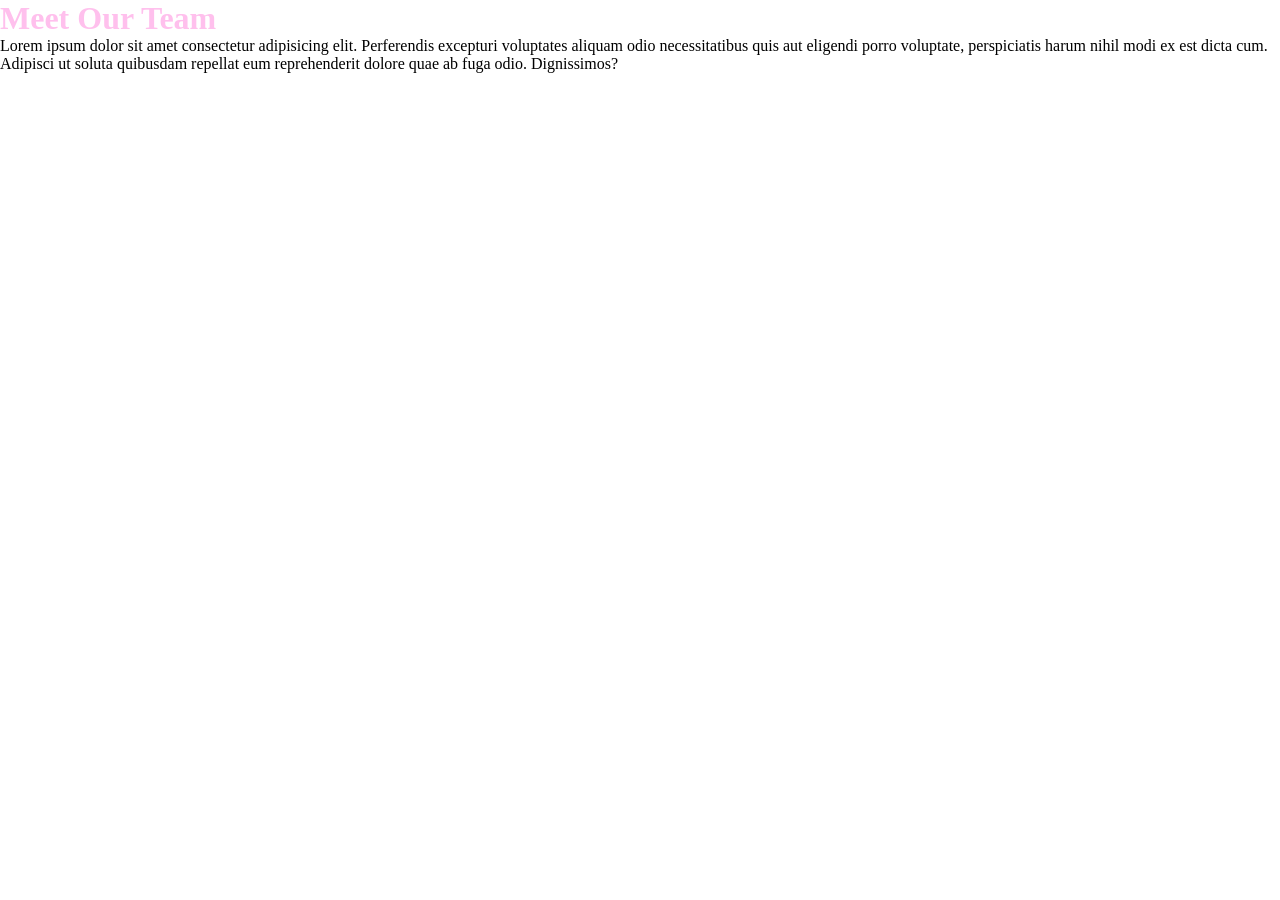
==== index.html @ 738da7a7 "assets, boilerplate, initial structure" ====
<!DOCTYPE html>
<html lang="en">
<head>
    <meta charset="UTF-8">
    <meta name="viewport" content="width=device-width, initial-scale=1.0">
    <link rel="stylesheet" href="./style.css">
    <script src="./script.js"></script>
    <title>The team</title>
</head>

<body>
    <div class="container"> <!-- container for style -->
        <header>
            <h1>Meet Our Team</h1>
            <p>Lorem ipsum dolor sit amet consectetur adipisicing elit. Perferendis excepturi voluptates aliquam odio necessitatibus quis aut eligendi porro voluptate, perspiciatis harum nihil modi ex est dicta cum. Adipisci ut soluta quibusdam repellat eum reprehenderit dolore quae ab fuga odio. Dignissimos?</p>
        </header>
        
        <!-- container .cards where .team-member cards will go -->
        <main>
            <div class="cards">
                <div class="team-member">

                </div>
            </div>
        
        </main>
    </div>
</body>

</html>
---- style.css ----
/*CSS RESET*/
* {
    margin: 0;
    padding: 0;
    box-sizing: border-box;
}

h1 {
    color: rgb(255, 192, 237);
}

.team-member {
    background-color: rgb(47, 0, 255);
}
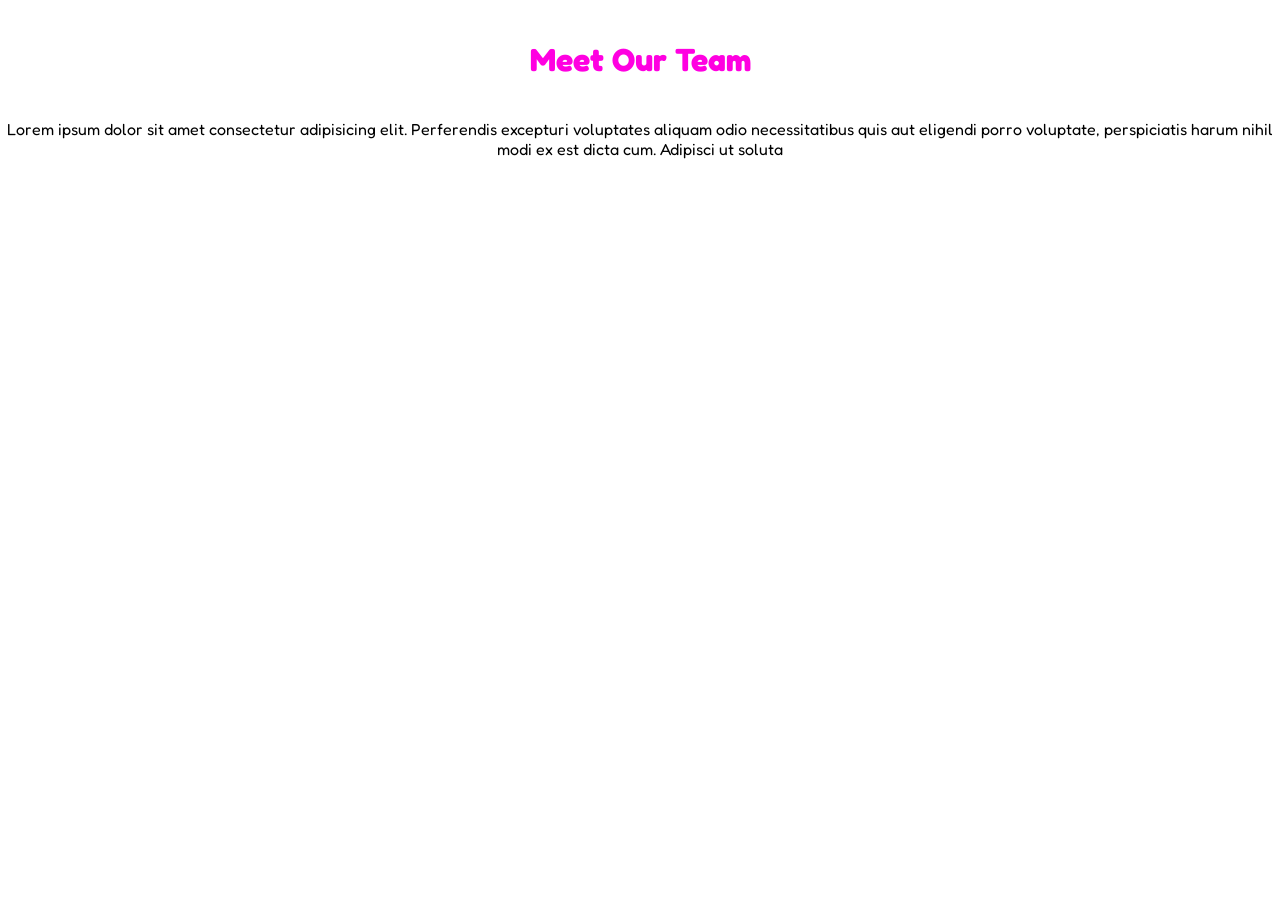
==== commit b30e4a87: "header and header style" ====
--- a/index.html
+++ b/index.html
@@ -3,8 +3,16 @@
 <head>
     <meta charset="UTF-8">
     <meta name="viewport" content="width=device-width, initial-scale=1.0">
+
+    <!-- style sheet and Google font Fredoka -->
     <link rel="stylesheet" href="./style.css">
-    <script src="./script.js"></script>
+    <link rel="preconnect" href="https://fonts.googleapis.com">
+    <link rel="preconnect" href="https://fonts.gstatic.com" crossorigin>
+    <link href="https://fonts.googleapis.com/css2?family=DM+Sans:ital,opsz,wght@0,9..40,100..1000;1,9..40,100..1000&family=Fredoka:wght@300..700&family=Noto+Sans:ital,wght@0,100..900;1,100..900&family=Sigmar&family=TikTok+Sans:opsz,wght@12..36,300..900&display=swap" rel="stylesheet">
+
+    <!-- Javascript -->
+    <script defer src="./script.js"></script>
+
     <title>The team</title>
 </head>
 
@@ -12,7 +20,7 @@
     <div class="container"> <!-- container for style -->
         <header>
             <h1>Meet Our Team</h1>
-            <p>Lorem ipsum dolor sit amet consectetur adipisicing elit. Perferendis excepturi voluptates aliquam odio necessitatibus quis aut eligendi porro voluptate, perspiciatis harum nihil modi ex est dicta cum. Adipisci ut soluta quibusdam repellat eum reprehenderit dolore quae ab fuga odio. Dignissimos?</p>
+            <p>Lorem ipsum dolor sit amet consectetur adipisicing elit. Perferendis excepturi voluptates aliquam odio necessitatibus quis aut eligendi porro voluptate, perspiciatis harum nihil modi ex est dicta cum. Adipisci ut soluta</p>
         </header>
         
         <!-- container .cards where .team-member cards will go -->
--- a/style.css
+++ b/style.css
@@ -5,8 +5,18 @@
     box-sizing: border-box;
 }
 
+body {
+    font-family: Fredoka, Arial, sans-serif;
+}
+
+header {
+    text-align: center;
+}
+
 h1 {
-    color: rgb(255, 192, 237);
+    color: rgb(255, 0, 225);
+    padding: 40px;
+    font-size: 32px;
 }
 
 .team-member {
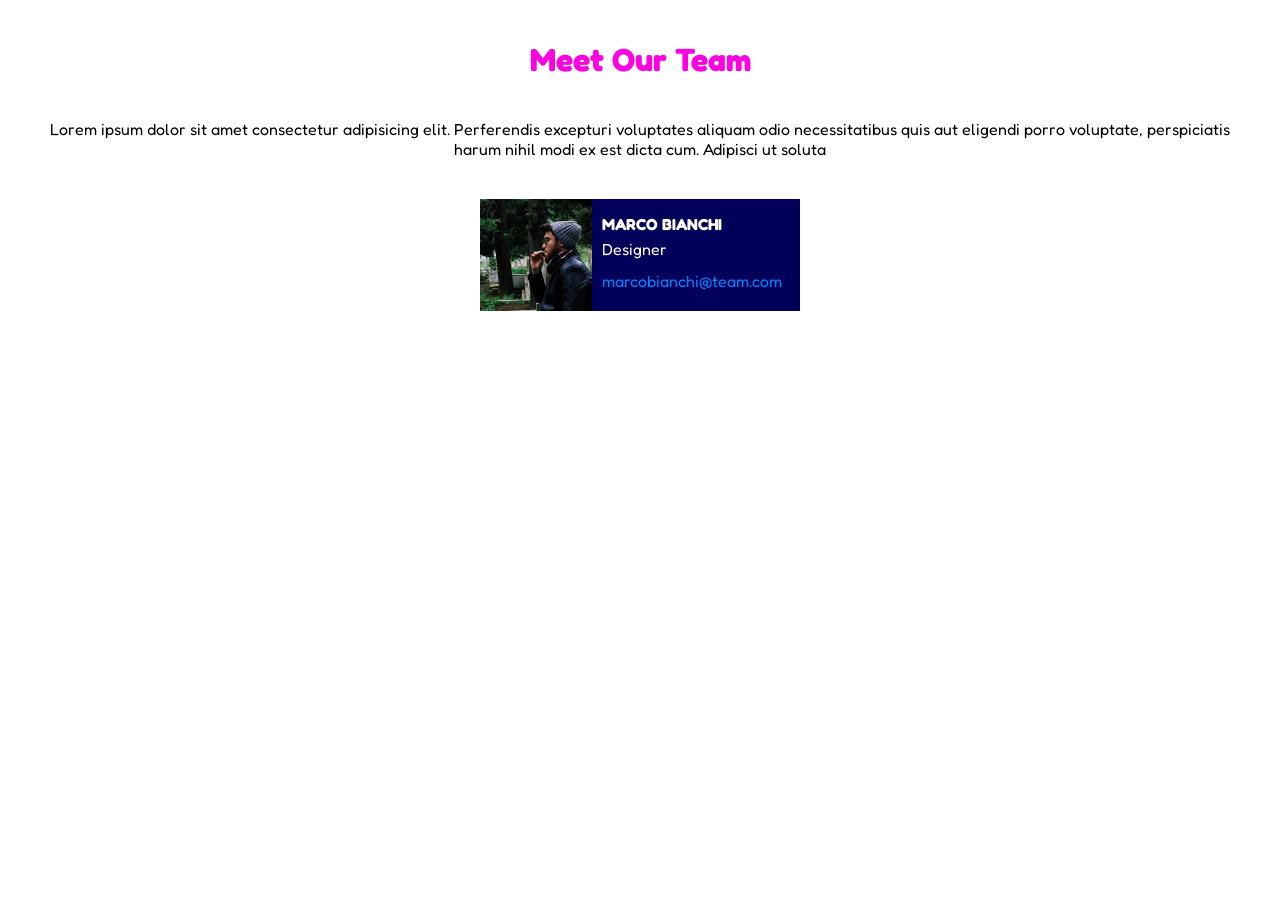
==== commit 0fcb9557: "team-member card html and style" ====
--- a/index.html
+++ b/index.html
@@ -26,8 +26,14 @@
         <!-- container .cards where .team-member cards will go -->
         <main>
             <div class="cards">
-                <div class="team-member">
-
+                <!-- first card in order to correctly set styles - will delete later to add via JS -->
+                <div class="team-member" id="memberCard">
+                    <img src="./assets/img/male1.png" alt="team-member pic">
+                    <div class="info-member">
+                        <p>Marco Bianchi</p>
+                        <p>Designer</p>
+                        <a class="email" href="mailto:marcobianchi@team.com" >marcobianchi@team.com</a>
+                    </div>
                 </div>
             </div>
         
--- a/style.css
+++ b/style.css
@@ -5,12 +5,20 @@
     box-sizing: border-box;
 }
 
+/* define CSS variable */
+
+:root {
+    --flex-cols: 3; /* flex cols will be used to set number of flex columns (flex basis) for team members cards */ 
+}
+
+/* body: font Fredoka */
 body {
     font-family: Fredoka, Arial, sans-serif;
 }
 
 header {
     text-align: center;
+    margin: 0 30px;
 }
 
 h1 {
@@ -19,6 +27,43 @@
     font-size: 32px;
 }
 
+/* cards (flexbox) and team-member card */
+
+.cards {
+    margin-top: 40px;
+    display: flex;
+    gap: 30px;
+    flex-basis: calc(100% / var(--flex-cols)) - (30 * (var(--flex-cols) - 1) / var(--flex-cols));
+    justify-content: space-evenly;
+}
+
 .team-member {
-    background-color: rgb(47, 0, 255);
+    color: white;
+    background-color: rgb(0, 0, 90);
+    min-width: 320px;
+    position: relative; /* position relative in order to align the email address at the bottom of the card */
+}
+
+
+.team-member > img {
+    float: left;
+    margin-right: 10px;;
+    height: 7rem;
+}
+
+.team-member > .info-member {
+    margin: 10px;
+}
+
+.team-member > .info-member > a {
+    text-decoration: none;
+    color:rgb(0, 132, 255);
+    position: absolute; /* position absolute in order to align at the bottom */
+    bottom: 20px;
+}
+
+.info-member :first-child {
+    text-transform: uppercase;
+    font-weight: 800;
+    line-height: 30px;
 }
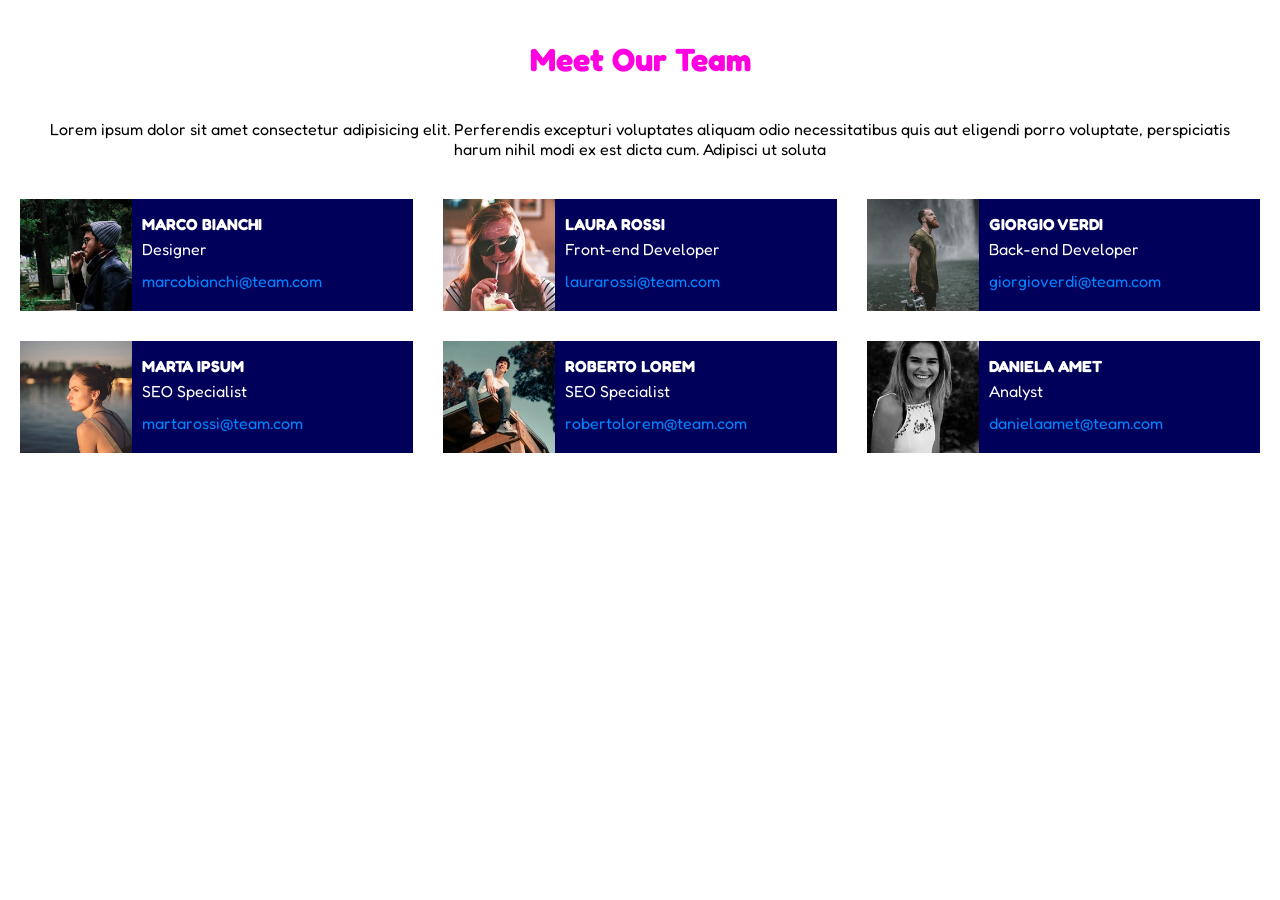
==== commit 70a70515: "add team members cards and style" ====
--- a/index.html
+++ b/index.html
@@ -11,7 +11,9 @@
     <link href="https://fonts.googleapis.com/css2?family=DM+Sans:ital,opsz,wght@0,9..40,100..1000;1,9..40,100..1000&family=Fredoka:wght@300..700&family=Noto+Sans:ital,wght@0,100..900;1,100..900&family=Sigmar&family=TikTok+Sans:opsz,wght@12..36,300..900&display=swap" rel="stylesheet">
 
     <!-- Javascript -->
-    <script defer src="./script.js"></script>
+    <script defer src="./scripts/database.js"></script>
+    <script defer src="./scripts/main.js"></script>
+
 
     <title>The team</title>
 </head>
@@ -25,16 +27,9 @@
         
         <!-- container .cards where .team-member cards will go -->
         <main>
-            <div class="cards">
+            <div class="cards" id="cardsSection">
                 <!-- first card in order to correctly set styles - will delete later to add via JS -->
-                <div class="team-member" id="memberCard">
-                    <img src="./assets/img/male1.png" alt="team-member pic">
-                    <div class="info-member">
-                        <p>Marco Bianchi</p>
-                        <p>Designer</p>
-                        <a class="email" href="mailto:marcobianchi@team.com" >marcobianchi@team.com</a>
-                    </div>
-                </div>
+
             </div>
         
         </main>
--- a/style.css
+++ b/style.css
@@ -14,6 +14,10 @@
 /* body: font Fredoka */
 body {
     font-family: Fredoka, Arial, sans-serif;
+}
+
+.container {
+    margin: 0 20px;
 }
 
 header {
@@ -33,8 +37,8 @@
     margin-top: 40px;
     display: flex;
     gap: 30px;
-    flex-basis: calc(100% / var(--flex-cols)) - (30 * (var(--flex-cols) - 1) / var(--flex-cols));
-    justify-content: space-evenly;
+    flex-wrap: wrap;
+    justify-content: center;
 }
 
 .team-member {
@@ -42,6 +46,7 @@
     background-color: rgb(0, 0, 90);
     min-width: 320px;
     position: relative; /* position relative in order to align the email address at the bottom of the card */
+    flex-basis: calc((100% / var(--flex-cols)) - (30px * (var(--flex-cols) - 1) / var(--flex-cols)));
 }
 
 
@@ -66,4 +71,10 @@
     text-transform: uppercase;
     font-weight: 800;
     line-height: 30px;
+}
+
+
+.team-member:hover {
+    transform: scale(1.1);
+    z-index: 1;
 }
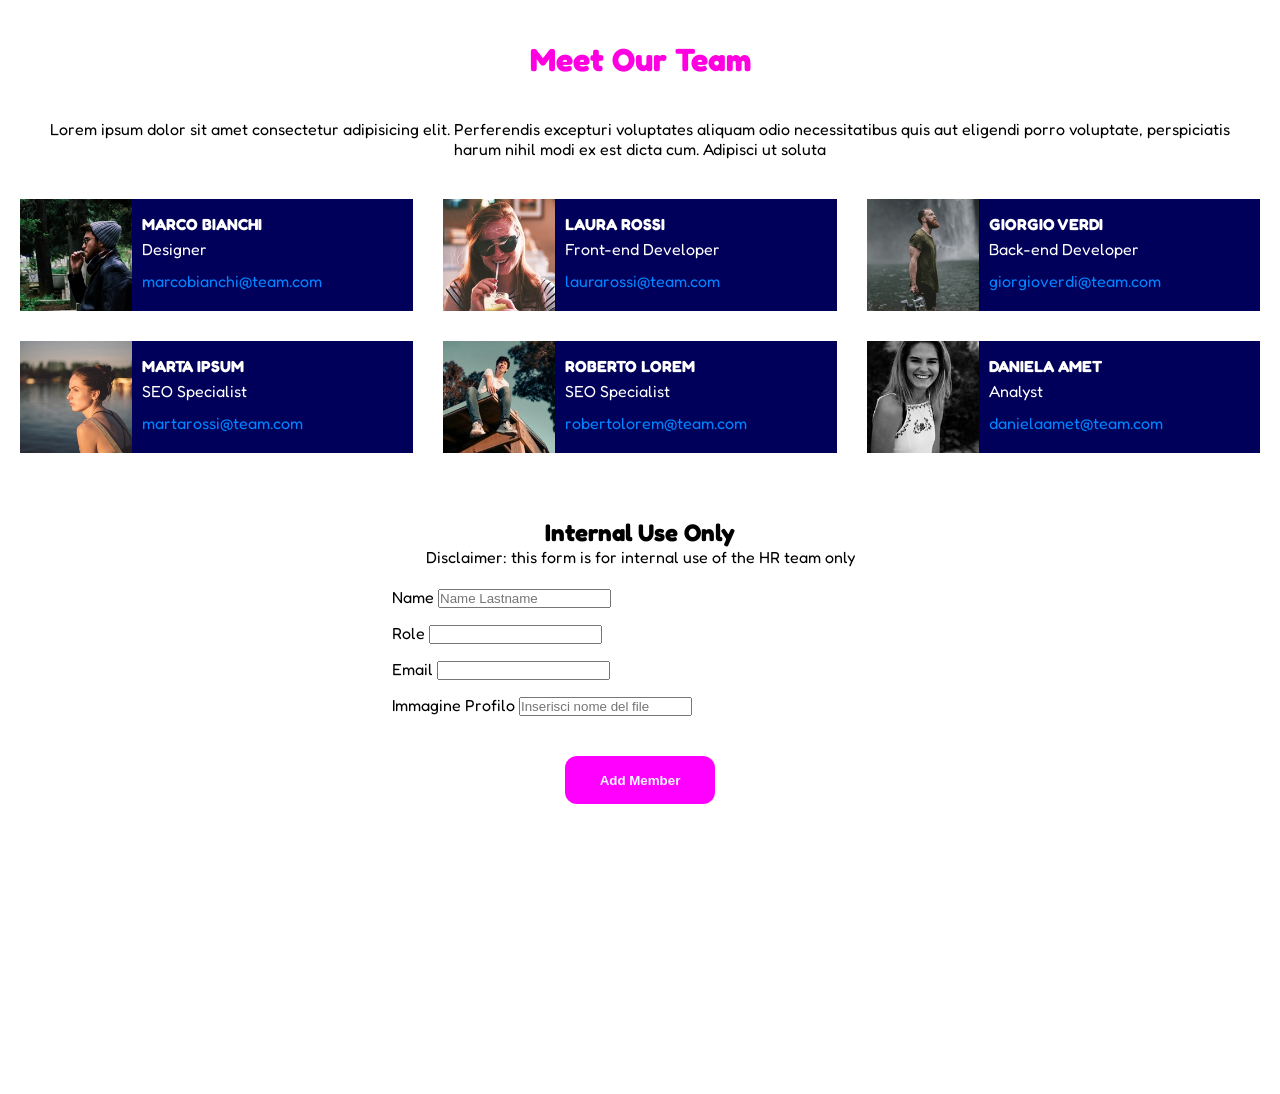
==== commit 04008a67: "add member form finish and fix" ====
--- a/index.html
+++ b/index.html
@@ -34,6 +34,35 @@
         
         </main>
     </div>
+
+    <div class="form-title">
+        <h2>Internal Use Only</h2>
+        <p>Disclaimer: this form is for internal use of the HR team only</p>
+    </div>
+        
+    <form id="addNewMemberForm">
+            <div>
+                <label for="name">Name</label>
+                <input required type="text" id="name" placeholder="Name Lastname">
+            </div>
+            
+            <div>
+                <label for="role">Role</label>
+                <input required type="text" id="role">
+            </div>
+            
+            <div>
+                <label for="email">Email</label>
+                <input required type="email" id="email">
+            </div>
+
+            <div>
+                <label for="img">Immagine Profilo</label>
+                <input required type="text" id="img" placeholder="Inserisci nome del file">
+            </div>
+            
+            <button id="newMember" type="submit">Add Member</button>
+        </form>
 </body>
 
 </html>
--- a/style.css
+++ b/style.css
@@ -54,6 +54,7 @@
     float: left;
     margin-right: 10px;;
     height: 7rem;
+    width: 7rem;
 }
 
 .team-member > .info-member {
@@ -77,4 +78,40 @@
 .team-member:hover {
     transform: scale(1.1);
     z-index: 1;
-}+    transition: 0.7s ease-out;
+}
+
+
+.form-title {
+    margin-top: 65px;
+    text-align: center;
+}
+
+
+button {
+    width: 150px;
+    height: 3rem;
+    border-radius: 12px;
+    background-color: magenta;
+    color: aliceblue;
+    font-weight: 800;
+    border: 1px white;
+    margin-top: 25px;
+    margin-bottom: 30vh;
+}
+
+button:hover {
+    transform: scale(1.1);
+    cursor: pointer;
+}
+
+#addNewMemberForm {
+    margin: 20px;
+    text-align: center;
+}
+
+#addNewMemberForm div {
+    margin: 15px 0;
+    margin-left: 30%;
+    text-align: left;
+}
